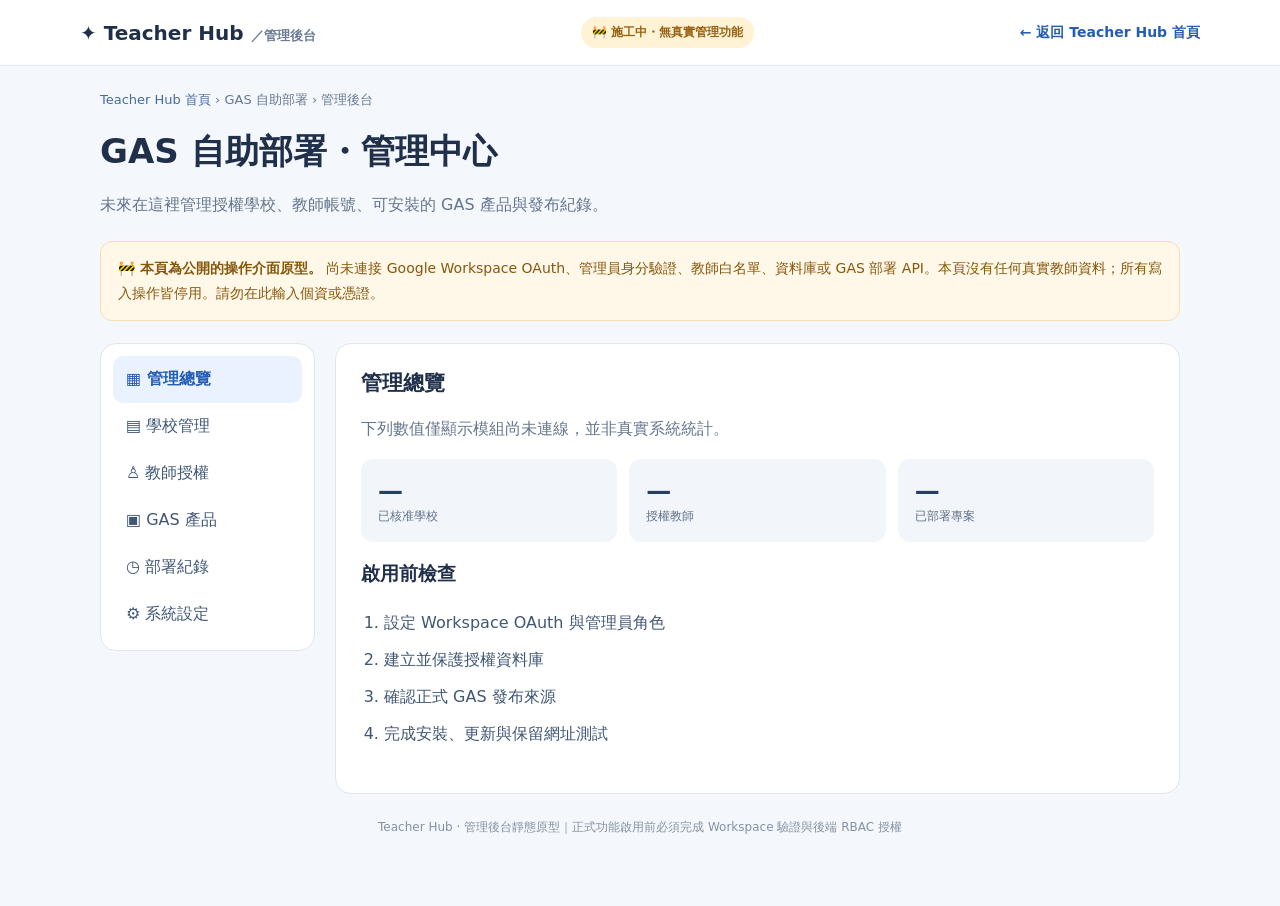
==== admin/index.html @ 8afb0d43 "feat: publish under-construction GAS admin dashboard prototype" ====
<!doctype html>
<html lang="zh-Hant"><head><meta charset="utf-8"><meta name="viewport" content="width=device-width,initial-scale=1"><meta name="robots" content="noindex,nofollow"><title>GAS 部署管理後台｜Teacher Hub（施工中）</title><style>
:root{font-family:system-ui,"Noto Sans TC",sans-serif;color:#20304b;background:#f4f7fb}*{box-sizing:border-box}body{margin:0}header{background:white;border-bottom:1px solid #e3eaf3;padding:17px max(20px,calc((100% - 1120px)/2));display:flex;align-items:center;justify-content:space-between;gap:12px;flex-wrap:wrap}.brand{font-weight:850;font-size:20px}.back{color:#245db3;text-decoration:none;font-size:14px;font-weight:700}.back:hover{text-decoration:underline}.pill{color:#966313;background:#fff2d5;padding:7px 11px;border-radius:999px;font-size:12px;font-weight:750}.layout{max-width:1120px;margin:auto;padding:25px 20px 70px}.crumb{color:#667992;font-size:13px}.crumb a{color:#476b9a;text-decoration:none}h1{margin:20px 0 7px;font-size:clamp(25px,4vw,34px)}.muted{color:#65768d;line-height:1.75}.warning{margin:22px 0;background:#fff7e7;color:#86580d;border:1px solid #f4dfb6;border-radius:12px;padding:14px 17px;font-size:14px;line-height:1.8}.shell{display:grid;grid-template-columns:215px minmax(0,1fr);gap:20px}.menu{background:white;border:1px solid #e0e6ef;padding:12px;border-radius:16px;height:max-content}.menu button{display:block;width:100%;text-align:left;background:transparent;border:0;border-radius:10px;padding:13px;color:#405776;font:inherit;cursor:pointer}.menu button[aria-selected="true"]{background:#eaf2ff;color:#235db4;font-weight:750}.panel{background:white;border:1px solid #e0e6ef;border-radius:16px;padding:25px;min-height:320px}.panel h2{margin-top:0;font-size:21px}.cards{display:grid;grid-template-columns:repeat(3,minmax(0,1fr));gap:12px}.stat{padding:17px;background:#f2f6fb;border-radius:12px}.stat strong{display:block;font-size:25px;color:#263f65}.stat span{color:#60718a;font-size:12px}.table{width:100%;border-collapse:collapse;font-size:14px}.table th,.table td{text-align:left;padding:13px 8px;border-bottom:1px solid #e6ebf2}.table th{color:#63738b;font-size:12px}.state{background:#edf0f5;color:#58687d;border-radius:12px;padding:3px 9px;font-size:12px}.steps{padding-left:23px;line-height:2.3;color:#405774}.actions{display:flex;gap:10px;flex-wrap:wrap;margin-top:22px}button.demo{background:#e8eef7;border:1px solid #dbe5f1;color:#546780;padding:11px 14px;border-radius:9px;font-weight:700;cursor:not-allowed}footer{margin-top:25px;color:#8592a4;text-align:center;font-size:12px}@media(max-width:720px){.shell{grid-template-columns:1fr}.menu{display:flex;overflow:auto;gap:6px}.menu button{width:auto;white-space:nowrap}.panel{padding:18px}.cards{grid-template-columns:1fr 1fr}}@media(max-width:430px){.cards{grid-template-columns:1fr}.table{font-size:12px}}
</style></head><body>
<header><div class="brand">✦ Teacher Hub <span style="font-size:13px;color:#6a7b93">／管理後台</span></div><span class="pill">🚧 施工中・無真實管理功能</span><a class="back" href="../">← 返回 Teacher Hub 首頁</a></header>
<main class="layout"><nav class="crumb" aria-label="所在位置"><a href="../">Teacher Hub 首頁</a> › GAS 自助部署 › 管理後台</nav><h1>GAS 自助部署・管理中心</h1><p class="muted">未來在這裡管理授權學校、教師帳號、可安裝的 GAS 產品與發布紀錄。</p>
<div class="warning" role="status"><strong>🚧 本頁為公開的操作介面原型。</strong> 尚未連接 Google Workspace OAuth、管理員身分驗證、教師白名單、資料庫或 GAS 部署 API。本頁沒有任何真實教師資料；所有寫入操作皆停用。請勿在此輸入個資或憑證。</div>
<div class="shell"><nav class="menu" aria-label="後台功能"><button data-tab="overview" aria-selected="true">▦ 管理總覽</button><button data-tab="schools" aria-selected="false">▤ 學校管理</button><button data-tab="teachers" aria-selected="false">♙ 教師授權</button><button data-tab="products" aria-selected="false">▣ GAS 產品</button><button data-tab="history" aria-selected="false">◷ 部署紀錄</button><button data-tab="settings" aria-selected="false">⚙ 系統設定</button></nav><section class="panel" id="content" aria-live="polite"></section></div>
<footer>Teacher Hub · 管理後台靜態原型｜正式功能啟用前必須完成 Workspace 驗證與後端 RBAC 授權</footer></main>
<script>
const sections={
overview:'<h2>管理總覽</h2><p class="muted">下列數值僅顯示模組尚未連線，並非真實系統統計。</p><div class="cards"><div class="stat"><strong>—</strong><span>已核准學校</span></div><div class="stat"><strong>—</strong><span>授權教師</span></div><div class="stat"><strong>—</strong><span>已部署專案</span></div></div><h3>啟用前檢查</h3><ol class="steps"><li>設定 Workspace OAuth 與管理員角色</li><li>建立並保護授權資料庫</li><li>確認正式 GAS 發布來源</li><li>完成安裝、更新與保留網址測試</li></ol>',
schools:'<h2>學校管理</h2><p class="muted">預計提供新增與停用經核准學校、驗證 Workspace 網域及指派學校管理員。</p><table class="table"><thead><tr><th>學校</th><th>Workspace 網域</th><th>狀態</th></tr></thead><tbody><tr><td colspan="3">尚未連接資料庫，沒有可顯示的學校紀錄。</td></tr></tbody></table><div class="actions"><button class="demo" disabled>＋ 新增學校（尚未開放）</button></div>',
teachers:'<h2>教師授權</h2><p class="muted">預計以 Workspace Google 帳號核准老師使用自助部署平台，不必修改 GitHub 設定；支援批次 CSV 匯入。</p><table class="table"><thead><tr><th>教師帳號</th><th>所屬學校</th><th>授權狀態</th></tr></thead><tbody><tr><td colspan="3">尚未連接教師白名單，沒有顯示個人資料。</td></tr></tbody></table><div class="actions"><button class="demo" disabled>＋ 新增教師（尚未開放）</button><button class="demo" disabled>匯入 CSV（尚未開放）</button></div>',
products:'<h2>GAS 產品管理</h2><p class="muted">未來在此核准各 GAS 產品的正式發布包，設定是否開放教師首次安裝與更新。</p><table class="table"><thead><tr><th>候選產品</th><th>定位</th><th>狀態</th></tr></thead><tbody><tr><td>平時成績小幫手</td><td>通用引擎第一個試點</td><td><span class="state">開發中</span></td></tr><tr><td>晨練成績系統</td><td>後續候選</td><td><span class="state">未開放</span></td></tr><tr><td>午餐小幫手</td><td>後續候選</td><td><span class="state">未開放</span></td></tr><tr><td>老師隨手記</td><td>後續候選</td><td><span class="state">未開放</span></td></tr></tbody></table><p class="muted">產品列表僅為目前公開頁面已核准的展示名稱，不代表後端已完成註冊。</p>',
history:'<h2>部署紀錄</h2><p class="muted">預計記錄安裝、更新、版本、目標 GAS 與結果，不集中保存學生成績或名冊。</p><table class="table"><thead><tr><th>時間</th><th>產品</th><th>操作</th><th>結果</th></tr></thead><tbody><tr><td colspan="4">尚未連接稽核服務，無法提供真實部署紀錄。</td></tr></tbody></table>',
settings:'<h2>系統設定</h2><p class="muted">正式版將提供登入權限、管理員角色、OAuth 與 API 服務健康狀態，敏感設定留在受保護的後端。</p><ol class="steps"><li>只有核准的 Workspace 教師可以部署</li><li>僅管理員能編輯學校與教師授權</li><li>更新維持原 scriptId、deploymentId 與網址</li><li>任何權限異常皆拒絕寫入</li></ol><div class="actions"><button class="demo" disabled>管理後端尚未啟用</button></div>'
};const content=document.querySelector('#content');function show(tab){content.innerHTML=sections[tab];document.querySelectorAll('[data-tab]').forEach(b=>b.setAttribute('aria-selected',String(b.dataset.tab===tab)))}document.querySelectorAll('[data-tab]').forEach(b=>b.addEventListener('click',()=>show(b.dataset.tab)));show('overview');
</script></body></html>
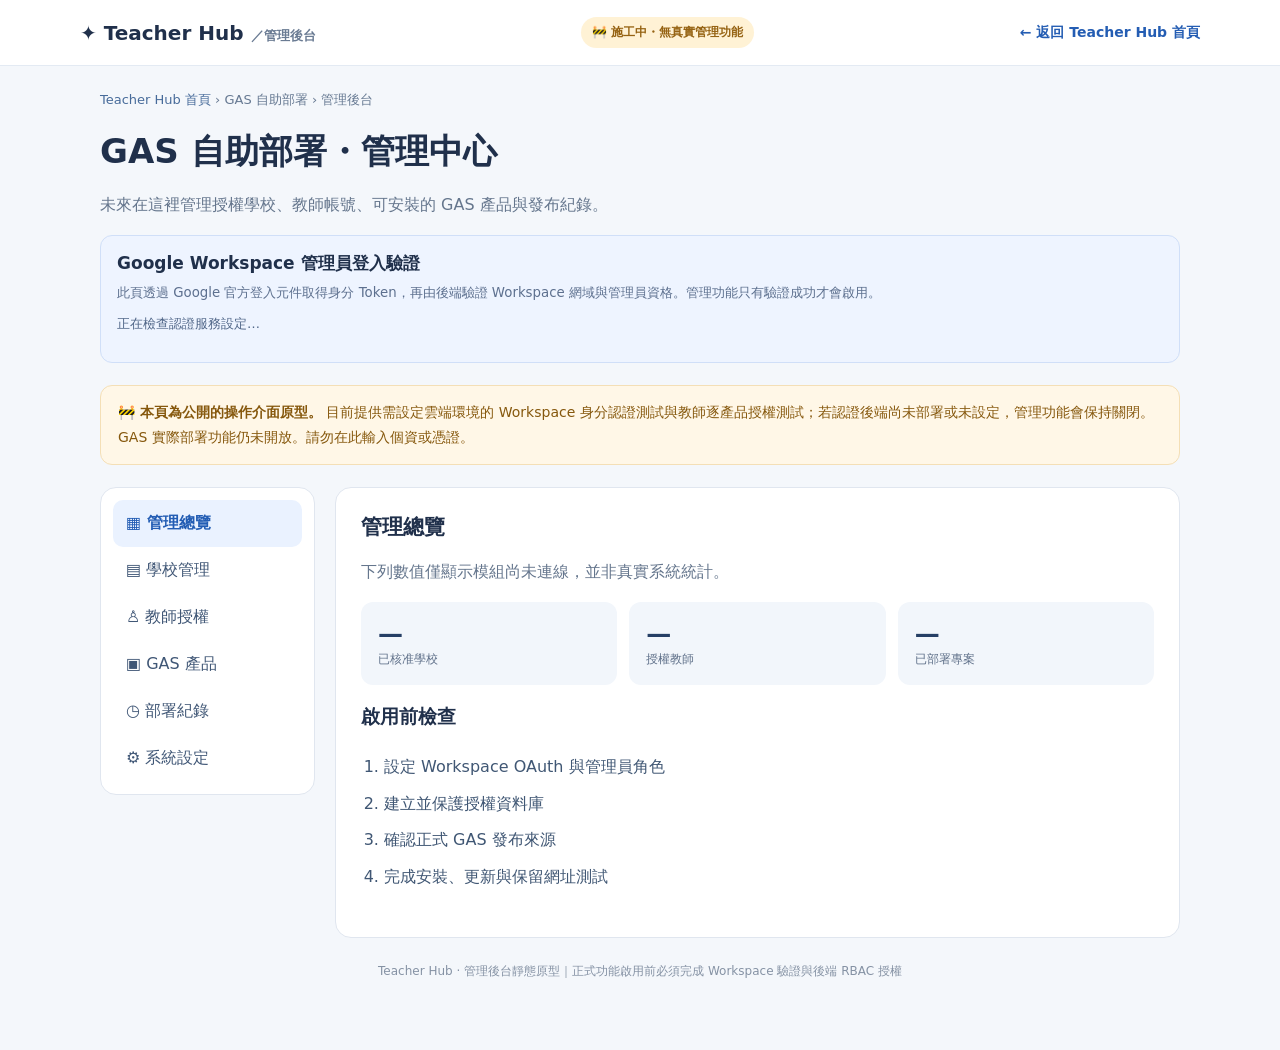
==== commit 14885d94: "feat: publish auth-gated admin prototype and product grants UI" ====
--- a/admin/index.html
+++ b/admin/index.html
@@ -1,19 +1,19 @@
 <!doctype html>
 <html lang="zh-Hant"><head><meta charset="utf-8"><meta name="viewport" content="width=device-width,initial-scale=1"><meta name="robots" content="noindex,nofollow"><title>GAS 部署管理後台｜Teacher Hub（施工中）</title><style>
 :root{font-family:system-ui,"Noto Sans TC",sans-serif;color:#20304b;background:#f4f7fb}*{box-sizing:border-box}body{margin:0}header{background:white;border-bottom:1px solid #e3eaf3;padding:17px max(20px,calc((100% - 1120px)/2));display:flex;align-items:center;justify-content:space-between;gap:12px;flex-wrap:wrap}.brand{font-weight:850;font-size:20px}.back{color:#245db3;text-decoration:none;font-size:14px;font-weight:700}.back:hover{text-decoration:underline}.pill{color:#966313;background:#fff2d5;padding:7px 11px;border-radius:999px;font-size:12px;font-weight:750}.layout{max-width:1120px;margin:auto;padding:25px 20px 70px}.crumb{color:#667992;font-size:13px}.crumb a{color:#476b9a;text-decoration:none}h1{margin:20px 0 7px;font-size:clamp(25px,4vw,34px)}.muted{color:#65768d;line-height:1.75}.warning{margin:22px 0;background:#fff7e7;color:#86580d;border:1px solid #f4dfb6;border-radius:12px;padding:14px 17px;font-size:14px;line-height:1.8}.shell{display:grid;grid-template-columns:215px minmax(0,1fr);gap:20px}.menu{background:white;border:1px solid #e0e6ef;padding:12px;border-radius:16px;height:max-content}.menu button{display:block;width:100%;text-align:left;background:transparent;border:0;border-radius:10px;padding:13px;color:#405776;font:inherit;cursor:pointer}.menu button[aria-selected="true"]{background:#eaf2ff;color:#235db4;font-weight:750}.panel{background:white;border:1px solid #e0e6ef;border-radius:16px;padding:25px;min-height:320px}.panel h2{margin-top:0;font-size:21px}.cards{display:grid;grid-template-columns:repeat(3,minmax(0,1fr));gap:12px}.stat{padding:17px;background:#f2f6fb;border-radius:12px}.stat strong{display:block;font-size:25px;color:#263f65}.stat span{color:#60718a;font-size:12px}.table{width:100%;border-collapse:collapse;font-size:14px}.table th,.table td{text-align:left;padding:13px 8px;border-bottom:1px solid #e6ebf2}.table th{color:#63738b;font-size:12px}.state{background:#edf0f5;color:#58687d;border-radius:12px;padding:3px 9px;font-size:12px}.steps{padding-left:23px;line-height:2.3;color:#405774}.actions{display:flex;gap:10px;flex-wrap:wrap;margin-top:22px}button.demo{background:#e8eef7;border:1px solid #dbe5f1;color:#546780;padding:11px 14px;border-radius:9px;font-weight:700;cursor:not-allowed}footer{margin-top:25px;color:#8592a4;text-align:center;font-size:12px}@media(max-width:720px){.shell{grid-template-columns:1fr}.menu{display:flex;overflow:auto;gap:6px}.menu button{width:auto;white-space:nowrap}.panel{padding:18px}.cards{grid-template-columns:1fr 1fr}}@media(max-width:430px){.cards{grid-template-columns:1fr}.table{font-size:12px}}
-</style></head><body>
+.auth-box{background:#eef4ff;border:1px solid #d0dff8;border-radius:12px;padding:16px;margin:15px 0}.auth-box h2{margin:0 0 7px;font-size:17px}.auth-box small{display:block;color:#5d708f;line-height:1.7}.auth-state{font-size:13px;color:#516789;margin-top:10px}.permissions{display:flex;flex-wrap:wrap;gap:8px}.permissions label{background:#f3f6fb;border:1px solid #dfe7f3;border-radius:8px;padding:7px 9px;font-size:12px}.teacher-editor input{padding:10px;border:1px solid #cbd5e1;border-radius:8px;max-width:100%;width:350px}.teacher-editor{display:grid;gap:11px}.enabled{background:#2465bf;border:0;color:#fff;border-radius:9px;padding:10px 14px;font-weight:700;cursor:pointer}</style></head><body>
 <header><div class="brand">✦ Teacher Hub <span style="font-size:13px;color:#6a7b93">／管理後台</span></div><span class="pill">🚧 施工中・無真實管理功能</span><a class="back" href="../">← 返回 Teacher Hub 首頁</a></header>
 <main class="layout"><nav class="crumb" aria-label="所在位置"><a href="../">Teacher Hub 首頁</a> › GAS 自助部署 › 管理後台</nav><h1>GAS 自助部署・管理中心</h1><p class="muted">未來在這裡管理授權學校、教師帳號、可安裝的 GAS 產品與發布紀錄。</p>
-<div class="warning" role="status"><strong>🚧 本頁為公開的操作介面原型。</strong> 尚未連接 Google Workspace OAuth、管理員身分驗證、教師白名單、資料庫或 GAS 部署 API。本頁沒有任何真實教師資料；所有寫入操作皆停用。請勿在此輸入個資或憑證。</div>
+<section class="auth-box"><h2>Google Workspace 管理員登入驗證</h2><small>此頁透過 Google 官方登入元件取得身分 Token，再由後端驗證 Workspace 網域與管理員資格。管理功能只有驗證成功才會啟用。</small><div id="google-signin"></div><p class="auth-state" id="auth-message" role="status">正在檢查認證服務設定…</p><button id="logout" class="demo" hidden>登出</button></section><div class="warning" role="status"><strong>🚧 本頁為公開的操作介面原型。</strong> 目前提供需設定雲端環境的 Workspace 身分認證測試與教師逐產品授權測試；若認證後端尚未部署或未設定，管理功能會保持關閉。GAS 實際部署功能仍未開放。請勿在此輸入個資或憑證。</div>
 <div class="shell"><nav class="menu" aria-label="後台功能"><button data-tab="overview" aria-selected="true">▦ 管理總覽</button><button data-tab="schools" aria-selected="false">▤ 學校管理</button><button data-tab="teachers" aria-selected="false">♙ 教師授權</button><button data-tab="products" aria-selected="false">▣ GAS 產品</button><button data-tab="history" aria-selected="false">◷ 部署紀錄</button><button data-tab="settings" aria-selected="false">⚙ 系統設定</button></nav><section class="panel" id="content" aria-live="polite"></section></div>
 <footer>Teacher Hub · 管理後台靜態原型｜正式功能啟用前必須完成 Workspace 驗證與後端 RBAC 授權</footer></main>
 <script>
 const sections={
 overview:'<h2>管理總覽</h2><p class="muted">下列數值僅顯示模組尚未連線，並非真實系統統計。</p><div class="cards"><div class="stat"><strong>—</strong><span>已核准學校</span></div><div class="stat"><strong>—</strong><span>授權教師</span></div><div class="stat"><strong>—</strong><span>已部署專案</span></div></div><h3>啟用前檢查</h3><ol class="steps"><li>設定 Workspace OAuth 與管理員角色</li><li>建立並保護授權資料庫</li><li>確認正式 GAS 發布來源</li><li>完成安裝、更新與保留網址測試</li></ol>',
 schools:'<h2>學校管理</h2><p class="muted">預計提供新增與停用經核准學校、驗證 Workspace 網域及指派學校管理員。</p><table class="table"><thead><tr><th>學校</th><th>Workspace 網域</th><th>狀態</th></tr></thead><tbody><tr><td colspan="3">尚未連接資料庫，沒有可顯示的學校紀錄。</td></tr></tbody></table><div class="actions"><button class="demo" disabled>＋ 新增學校（尚未開放）</button></div>',
-teachers:'<h2>教師授權</h2><p class="muted">預計以 Workspace Google 帳號核准老師使用自助部署平台，不必修改 GitHub 設定；支援批次 CSV 匯入。</p><table class="table"><thead><tr><th>教師帳號</th><th>所屬學校</th><th>授權狀態</th></tr></thead><tbody><tr><td colspan="3">尚未連接教師白名單，沒有顯示個人資料。</td></tr></tbody></table><div class="actions"><button class="demo" disabled>＋ 新增教師（尚未開放）</button><button class="demo" disabled>匯入 CSV（尚未開放）</button></div>',
+teachers:'<h2>教師逐產品授權</h2><p class="muted">教師不是所有 GAS 專案共用的單一白名單。管理員可為每位老師個別勾選可使用的工具；未勾選代表未授權。</p><div id="grants-root"><p>請先完成管理員登入，以讀取真實授權名單。</p></div>',
 products:'<h2>GAS 產品管理</h2><p class="muted">未來在此核准各 GAS 產品的正式發布包，設定是否開放教師首次安裝與更新。</p><table class="table"><thead><tr><th>候選產品</th><th>定位</th><th>狀態</th></tr></thead><tbody><tr><td>平時成績小幫手</td><td>通用引擎第一個試點</td><td><span class="state">開發中</span></td></tr><tr><td>晨練成績系統</td><td>後續候選</td><td><span class="state">未開放</span></td></tr><tr><td>午餐小幫手</td><td>後續候選</td><td><span class="state">未開放</span></td></tr><tr><td>老師隨手記</td><td>後續候選</td><td><span class="state">未開放</span></td></tr></tbody></table><p class="muted">產品列表僅為目前公開頁面已核准的展示名稱，不代表後端已完成註冊。</p>',
 history:'<h2>部署紀錄</h2><p class="muted">預計記錄安裝、更新、版本、目標 GAS 與結果，不集中保存學生成績或名冊。</p><table class="table"><thead><tr><th>時間</th><th>產品</th><th>操作</th><th>結果</th></tr></thead><tbody><tr><td colspan="4">尚未連接稽核服務，無法提供真實部署紀錄。</td></tr></tbody></table>',
 settings:'<h2>系統設定</h2><p class="muted">正式版將提供登入權限、管理員角色、OAuth 與 API 服務健康狀態，敏感設定留在受保護的後端。</p><ol class="steps"><li>只有核准的 Workspace 教師可以部署</li><li>僅管理員能編輯學校與教師授權</li><li>更新維持原 scriptId、deploymentId 與網址</li><li>任何權限異常皆拒絕寫入</li></ol><div class="actions"><button class="demo" disabled>管理後端尚未啟用</button></div>'
-};const content=document.querySelector('#content');function show(tab){content.innerHTML=sections[tab];document.querySelectorAll('[data-tab]').forEach(b=>b.setAttribute('aria-selected',String(b.dataset.tab===tab)))}document.querySelectorAll('[data-tab]').forEach(b=>b.addEventListener('click',()=>show(b.dataset.tab)));show('overview');
-</script></body></html>+};const content=document.querySelector('#content');let currentTab='overview';function show(tab){currentTab=tab;content.innerHTML=sections[tab];if(tab==='teachers')renderGrants();document.querySelectorAll('[data-tab]').forEach(b=>b.setAttribute('aria-selected',String(b.dataset.tab===tab)))}document.querySelectorAll('[data-tab]').forEach(b=>b.addEventListener('click',()=>show(b.dataset.tab)));show('overview');
+</script><script src="./auth.js" defer></script></body></html>
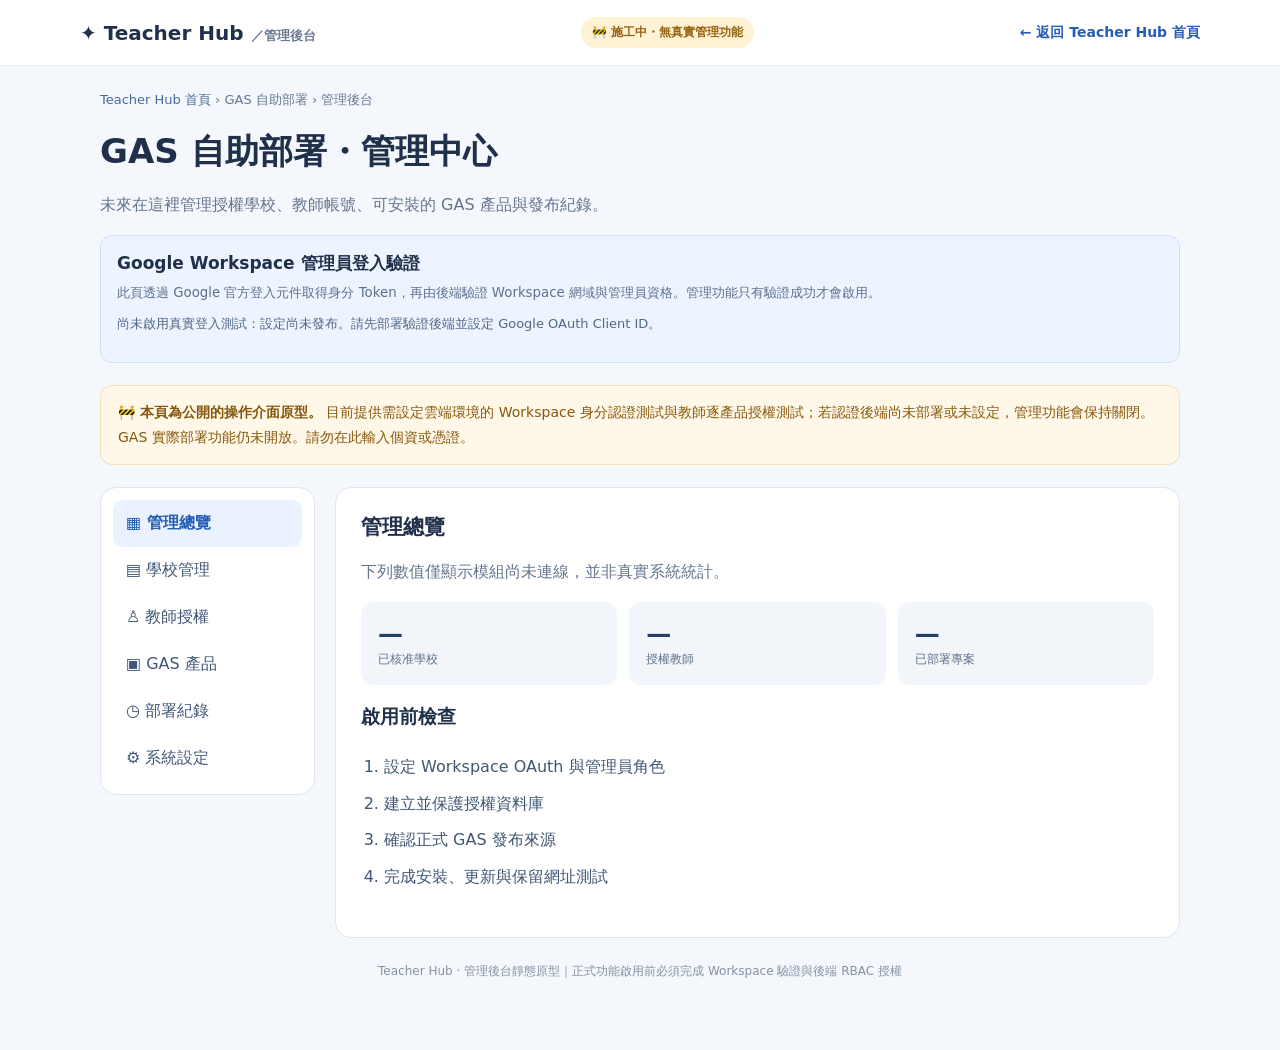
==== commit f9fbe9f4: "docs: add copyright header comments to prototype pages admin/index.html 與 grade-deploy/index.html 加入" ====
--- a/admin/index.html
+++ b/admin/index.html
@@ -1,4 +1,9 @@
 <!doctype html>
+<!--
+Copyright (c) 2026 derliang. All rights reserved.
+Non-commercial use only. See LICENSE.md.
+Authorization inquiries: derliang@gmail.com
+-->
 <html lang="zh-Hant"><head><meta charset="utf-8"><meta name="viewport" content="width=device-width,initial-scale=1"><meta name="robots" content="noindex,nofollow"><title>GAS 部署管理後台｜Teacher Hub（施工中）</title><style>
 :root{font-family:system-ui,"Noto Sans TC",sans-serif;color:#20304b;background:#f4f7fb}*{box-sizing:border-box}body{margin:0}header{background:white;border-bottom:1px solid #e3eaf3;padding:17px max(20px,calc((100% - 1120px)/2));display:flex;align-items:center;justify-content:space-between;gap:12px;flex-wrap:wrap}.brand{font-weight:850;font-size:20px}.back{color:#245db3;text-decoration:none;font-size:14px;font-weight:700}.back:hover{text-decoration:underline}.pill{color:#966313;background:#fff2d5;padding:7px 11px;border-radius:999px;font-size:12px;font-weight:750}.layout{max-width:1120px;margin:auto;padding:25px 20px 70px}.crumb{color:#667992;font-size:13px}.crumb a{color:#476b9a;text-decoration:none}h1{margin:20px 0 7px;font-size:clamp(25px,4vw,34px)}.muted{color:#65768d;line-height:1.75}.warning{margin:22px 0;background:#fff7e7;color:#86580d;border:1px solid #f4dfb6;border-radius:12px;padding:14px 17px;font-size:14px;line-height:1.8}.shell{display:grid;grid-template-columns:215px minmax(0,1fr);gap:20px}.menu{background:white;border:1px solid #e0e6ef;padding:12px;border-radius:16px;height:max-content}.menu button{display:block;width:100%;text-align:left;background:transparent;border:0;border-radius:10px;padding:13px;color:#405776;font:inherit;cursor:pointer}.menu button[aria-selected="true"]{background:#eaf2ff;color:#235db4;font-weight:750}.panel{background:white;border:1px solid #e0e6ef;border-radius:16px;padding:25px;min-height:320px}.panel h2{margin-top:0;font-size:21px}.cards{display:grid;grid-template-columns:repeat(3,minmax(0,1fr));gap:12px}.stat{padding:17px;background:#f2f6fb;border-radius:12px}.stat strong{display:block;font-size:25px;color:#263f65}.stat span{color:#60718a;font-size:12px}.table{width:100%;border-collapse:collapse;font-size:14px}.table th,.table td{text-align:left;padding:13px 8px;border-bottom:1px solid #e6ebf2}.table th{color:#63738b;font-size:12px}.state{background:#edf0f5;color:#58687d;border-radius:12px;padding:3px 9px;font-size:12px}.steps{padding-left:23px;line-height:2.3;color:#405774}.actions{display:flex;gap:10px;flex-wrap:wrap;margin-top:22px}button.demo{background:#e8eef7;border:1px solid #dbe5f1;color:#546780;padding:11px 14px;border-radius:9px;font-weight:700;cursor:not-allowed}footer{margin-top:25px;color:#8592a4;text-align:center;font-size:12px}@media(max-width:720px){.shell{grid-template-columns:1fr}.menu{display:flex;overflow:auto;gap:6px}.menu button{width:auto;white-space:nowrap}.panel{padding:18px}.cards{grid-template-columns:1fr 1fr}}@media(max-width:430px){.cards{grid-template-columns:1fr}.table{font-size:12px}}
 .auth-box{background:#eef4ff;border:1px solid #d0dff8;border-radius:12px;padding:16px;margin:15px 0}.auth-box h2{margin:0 0 7px;font-size:17px}.auth-box small{display:block;color:#5d708f;line-height:1.7}.auth-state{font-size:13px;color:#516789;margin-top:10px}.permissions{display:flex;flex-wrap:wrap;gap:8px}.permissions label{background:#f3f6fb;border:1px solid #dfe7f3;border-radius:8px;padding:7px 9px;font-size:12px}.teacher-editor input{padding:10px;border:1px solid #cbd5e1;border-radius:8px;max-width:100%;width:350px}.teacher-editor{display:grid;gap:11px}.enabled{background:#2465bf;border:0;color:#fff;border-radius:9px;padding:10px 14px;font-weight:700;cursor:pointer}</style></head><body>
